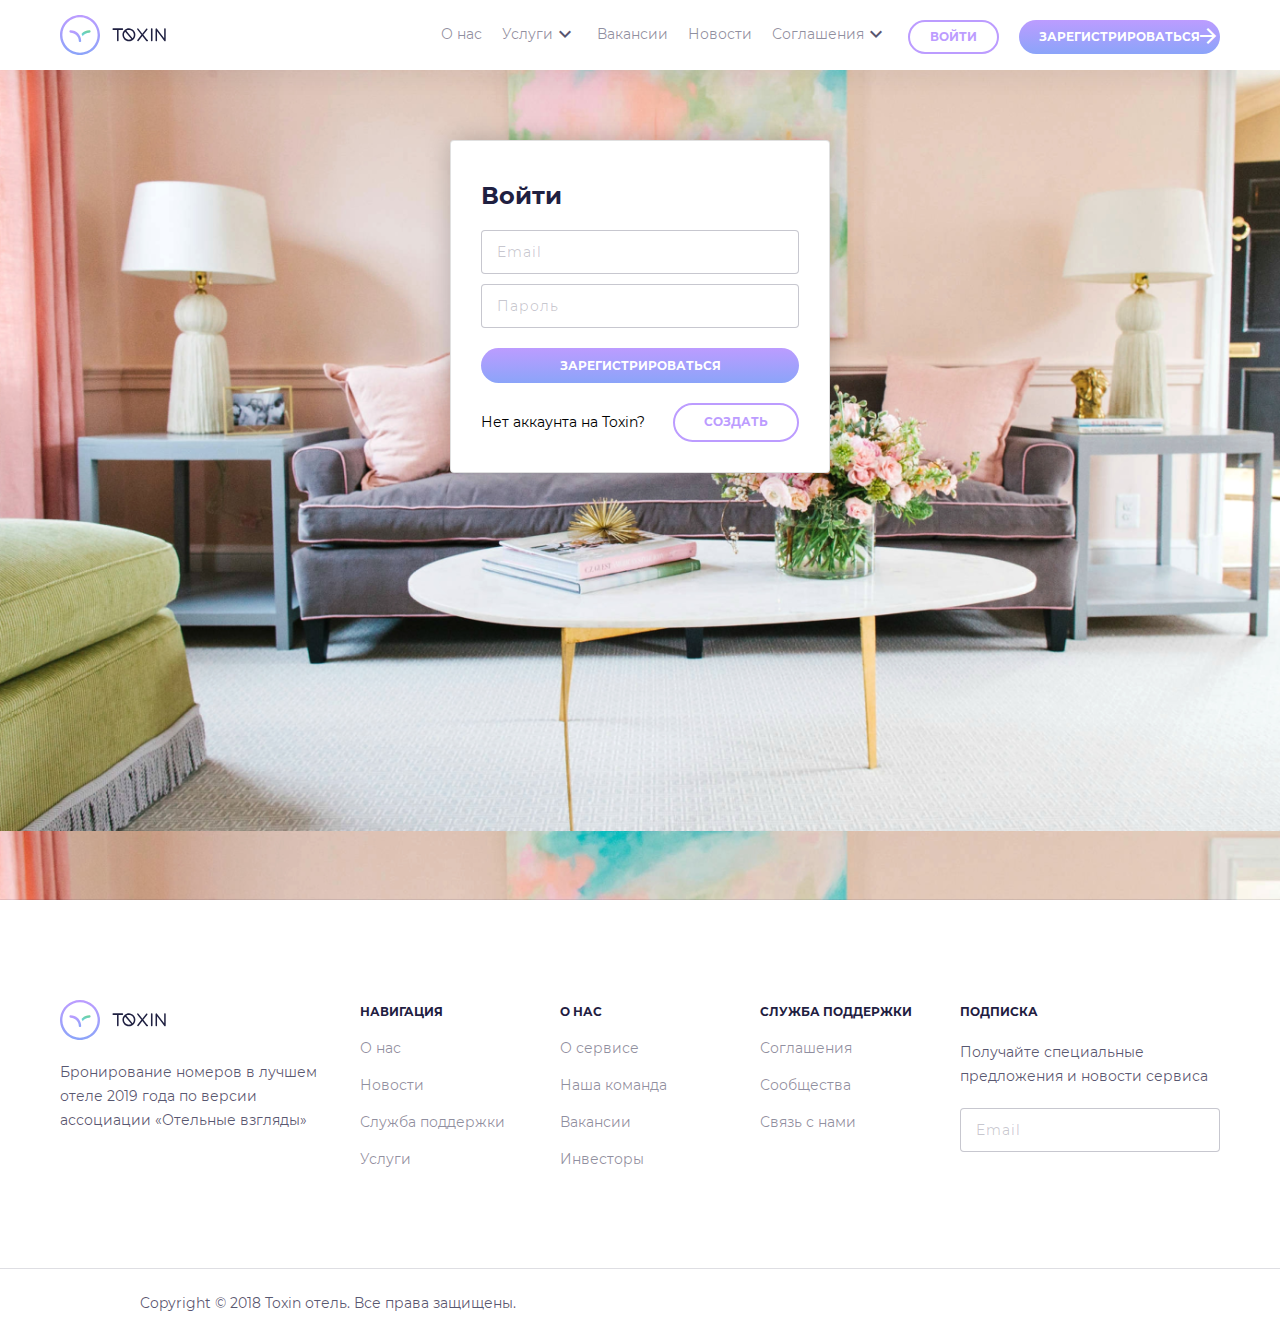
==== login.html @ 5628a89b "Добавил JSON-файл со списком номеров в отеле. Сделал отображение этого списка в каталоге. Переделал " ====
<!DOCTYPE html>
<html lang="ru">
<head>
  <meta charset="UTF-8">
  <meta name="viewport" content="width=device-width, initial-scale=1.0">
  <meta http-equiv="X-UA-Compatible" content="ie=edge">
  <link rel="stylesheet" href="css/style.css">
  <link href="https://fonts.googleapis.com/icon?family=Material+Icons" rel="stylesheet">
  <title>Login</title>
</head>
<body>
  <header>
    <div class="logo">
      <a href="index.html">
        <img src="svg/logo.svg"  width="106" height="40">
        <!-- <object data="/svg/logo.svg" type="image/svg+xml" width="106" height="40"></object> -->
        <!-- <iframe src="/svg/logo.svg" width="106" height="40" frameborder="0" allowtransparency seamless></iframe> -->
      </a>
    </div>
    <nav>
      <div class="about"><a href="#">О нас</a></div>
      <div class="services"><a href="#">Услуги</a></div>
      <div class="vacancies"><a href="#">Вакансии</a></div>
      <div class="news"><a href="#">Новости</a></div>
      <div class="agreements"><a href="#">Соглашения</a></div>
      <!-- <div class="log"> -->
        <a href="#" class="btn alt-btn">Войти</a>
        <a href="registration.html" class="btn main-btn">Зарегистрироваться</a>
      <!-- </div> -->
    </nav>
  </header>
  <section class="bg-image">
    <div class="container registration">
      <h1>Войти</h1>
      <div class="log-data">
        <input type="text" name="" value="" placeholder="Email">
        <input type="text" name="" value="" placeholder="Пароль">
      </div>
      <button type="button" name="chooseRoom" class="btn">Зарегистрироваться</button>
      <div class="else-login">
        <span>Нет аккаунта на Toxin?</span>
        <a href="registration.html" class="btn alt-btn">Создать</a>
      </div>
    </div>
  </section>
  <footer>
    <div class="col col-lg">
      <img src="svg/logo.svg">
      <p>Бронирование номеров в лучшем отеле 2019 года по версии ассоциации «Отельные взгляды»</p>
    </div>
    <div class="col">
      <h3>Навигация</h3>
      <span><a href="#">О нас</a></span>
      <span><a href="#">Новости</a></span>
      <span><a href="#">Служба поддержки</a></span>
      <span><a href="#">Услуги</a></span>
    </div>
    <div class="col">
      <h3>О нас</h3>
      <span><a href="#">О сервисе</a></span>
      <span><a href="#">Наша команда</a></span>
      <span><a href="#">Вакансии</a></span>
      <span><a href="#">Инвесторы</a></span>
    </div>
    <div class="col">
      <h3>Служба поддержки</h3>
      <span><a href="#">Соглашения</a></span>
      <span><a href="#">Сообщества</a></span>
      <span><a href="#">Связь с нами</a></span>
    </div>
    <div class="col col-lg">
      <h3>Подписка</h3>
      <p>Получайте специальные предложения и новости сервиса</p>
      <input type="text" name="" value="" placeholder="Email">
    </div>
  </footer>
  <div class="copyright"><p>Copyright © 2018 Toxin отель. Все права защищены.</p></div>
</body>
</html>
---- css/style.css ----
@font-face {
  font-family: "Montserrat";
  font-style: normal;
  font-weight: normal;
  /* Браузер сначала попробует найти шрифт локально */
  src: url("/fonts/Montserrat-Regular.ttf");
  /* local("Montserrat"), */
       /* Если не получилось, загрузит woff2 */

       /* Если браузер не поддерживает woff2, загрузит woff */
       /* url("/fonts/roboto.woff") format("woff"); */
}

@font-face {
  font-family: "Montserrat";
  font-style: normal;
  font-weight: bold;
  src: url("/fonts/Montserrat-Bold.ttf");
}

:root {
  --green: #6fcf97;
  --purple: #bc9cff;
  --color100: #1f2041;
  --color75: rgba(31, 32, 65, .75);
  --color50: rgba(31, 32, 65, .5);
  --color25: rgba(31, 32, 65, .25);
  --color5: rgba(31, 32, 65, .05);
  --gradient: linear-gradient(180deg, #BC9CFF 0%, #8BA4F9 100%);
}

*, *::after, *::before {
   box-sizing: border-box;
   padding: 0;
   margin: 0;
   transition: .2s ease-in-out;
   /* добавим плавность переходов для всех элементов страницы*/
}
*::after, *::before {
   position: absolute;
}
a {
   text-decoration: none;
   outline: none;
}
img {
   display: block;
   width: 100%;
}
body {
  /* font-family: "Montserrat", 'Open Sans', arial, sans-serif; */
  font: 400 14px Montserrat;
  line-height: 1.22;
  /* letter-spacing: 1px; */
  color: var(--color75);
  background: white;
  min-height: 600px;
}
h1, h2, h3, h4, h5, h6 {
  display: inline-block;
  font-style: bold;
  font-weight: bold;
  letter-spacing: 0;
  color: var(--color100);
}
h1 {
  font-size: 24px;
}
h2 {
  font-size: 19px;
}
h3 {
  font-size: 12px;
  text-transform: uppercase;
}
p {
  line-height: 24px;
}
a {
  color: var(--color75);
}
i {
  font-style: normal;
  font-size: 12px;
}
button {
  font: bold 12px Montserrat;
}

select, input {
  font: 400 14px Montserrat;
  letter-spacing: 1px;
  color: var(--color75);
  border: 1px solid var(--color25);
  border-radius: 4px;
  /* height: 44px; */
  padding: 12px 15px;
}

input::placeholder {
  color: var(--color25);
}

input[type="radio" i] {
  position: absolute;
  z-index: -1;
  opacity: 0;
}

input[type="radio" i] + label {
  display: inline-flex;
  align-items: center;
  color: var(--color50);
}

input[type="radio" i] + label::before {
  position: static;
  content: "";
  display: inline-block;
  width: 20px;
  height: 20px;
  flex-shrink: 0;
  flex-grow: 0;
  border: 4px solid #FFF;
  box-shadow: 0 0 0 1px var(--color25);
  border-radius: 50%;
  margin-right: 0.5em;
  background-color: #FFF;
  background-repeat: no-repeat;
  background-position: center;
  overflow: hidden;
}

input[type="radio" i]:checked + label {
  color: var(--color75);
}

input[type="radio" i]:checked + label::before {
  box-shadow: 0 0 0 1px var(--purple);
  background-image: var(--gradient);
  color: var(--color75);
}

.checkbox {
  position: absolute;
  z-index: -1;
  opacity: 0;
}

.checkbox + label {
  display: inline-flex;
  align-items: flex-start;
  color: var(--color50);
}

.checkbox + label::before {
  position: static;
  content: "";
  width: 20px;
  height: 20px;
  flex-shrink: 0;
  flex-grow: 0;
  border: 4px solid #FFF;
  box-shadow: 0 0 0 1px var(--color25);
  border-radius: 20%;
  margin-right: 10px;
  margin-top: -0.2em;
  background-color: #FFF;
  background-repeat: no-repeat;
  background-position: center;
  overflow: hidden;
}

.checkbox:checked + label {
  color: var(--color75);
}

.checkbox:checked + label::before {
  box-shadow: 0 0 0 1px var(--purple);
  background-image: url("/images/svg/check.svg");
  color: var(--color75);
}

.toggle {
  position: absolute;
  z-index: -1;
  opacity: 0;
}

.toggle + label {
  display: inline-flex;
  align-items: center;
}

.toggle + label::before {
  position: static;
  content: "";
  display: inline-block;
  width: 40px;
  height: 20px;
  flex-shrink: 0;
  flex-grow: 0;
  /* border: 4px solid #FFF; */
  box-shadow: inset 0 0 0 1px var(--color25), inset 0 0 0 4px #FFF, inset -20px 0 0 4px #FFF;
  border-radius: 10px;
  margin-right: 0.5em;
  background-color: var(--color25);
  background-repeat: no-repeat;
  background-position: center;
  overflow: hidden;
  transition: .3s ease-in-out;
}

.toggle:checked + label::before {
  box-shadow: inset 0 0 0 1px var(--purple), inset 20px 0 0 4px #FFF, inset 0px 0 0 4px #FFF;
  background-image: var(--gradient);
}

/* добавим очистку потока для всех контейнеров, внутри которых задано обтекание дочерних элементов */
header:after, .search:after, footer:after, .widget-posts-list li:after, #subscribe:after {
   content: "";
   display: table;
   clear: both;
}
/* стилевой класс, который управляет шириной контейнера сетки*/
.search {
   margin: 0 auto;
   width: 100%;
   max-width: 960px;
   padding: 0 15px;
}

header {
  /* display: grid;
  grid-auto-flow: column; */
  width: 100%;
  background: white;
  box-shadow: 0px 10px 20px var(--color5);
  padding: 20px calc((100% - 1160px) / 2);
  position: relative;
  height: 70px;
}

header a, footer a {
  color: var(--color50);
}

header a:hover {
  color: var(--color75);
  text-decoration: underline;
}

nav {
  /* width: 80%; */
  /* position: relative; */
  display: flex;
  grid-gap: 20px;
  float: right;
  justify-content: center;
}

.services::after, .agreements::after {
  position: relative;
  content: "expand_more";
  font-family: 'Material Icons';
  font-weight: normal;
  font-size: 24px;
  text-transform: none;
}

header div {
  /* position: absolute; */
  display: inline-flex;
  align-items: center;
  height: 30px;
  /* margin-right: 20px; */
  /* width: 10%; */
  /* padding: 10px; */
}

header div:last-child {
  /* margin-right: 0; */
}

.logo {
  float: left;
}

.logo a {
  display: inline-flex;
}

.btn {
  display: inline-flex;
  color: white;
  background: var(--gradient);
  /* background-color: var(--purple); */
  /* height: 34px; */
  padding: 10px 20px;
  border-width: 0;
  border-radius: 25px;
  font-size: 12px;
  font-weight: bold;
  text-transform: uppercase;
  align-items: center;
  justify-content: center;
}

header .btn {
  height: 34px;
}

.alt-btn {
  border: 2px solid;
  /* Временно */
  /* border-image-source: var(--gradient); */
  color: var(--purple);
  background: white;
}

.log {
  /* display: grid;
  grid-auto-flow: column;
  height: 30px; */
  float: right;
}

section {
  background: #FFF;
  width: 100%;
  min-height: 830px;
}

.bg-image {
  background: url("/images/image 3.png");
  background-size: cover;
  background-position: 0 -69px;
}

.main {
  padding: 30px calc((100% - 1160px) / 2) 70px calc((100% - 1160px) / 2);
  display: grid;
  grid-template-columns: 266px 1fr;
  grid-gap: 60px;
}

.filters {
  display: flex;
  flex-direction: column;
  grid-gap: 20px;
  /* justify-content: space-around; */
  /* align-items: stretch; */
}

.filters > div {
  display: flex;
  flex-direction: column;
  grid-gap: 10px;
}

/* datepicker */

.ui-datepicker-prev {
  background-image: url(/images/svg/arrow_back.svg);
}

.ui-datepicker-next {
  background-image: url(/images/svg/arrow_forward.svg);
}

#cost i {
  float: right;
}

.accessibility label {
  color: var(--color75);
  font-weight: bold;
}

.accessibility i {
  display: inline-block;
  margin: 0px 0 0 30px;
}

.catalog {
  display: grid;
  grid-template-columns: repeat(auto-fill, 270px);
  justify-content: space-around;
  grid-row-gap: 40px;
  grid-column-gap: 12px;
  overflow-y: auto;
}

article {
  box-shadow: 0px 10px 20px var(--color5);
  border-radius: 4px;
  overflow: hidden;
}

.card-link {
  display: block;
}

.card-link:hover {
  opacity: 0.9;
}

article img {
  /* border-radius: 4px; */
}

.catalog article .info {
  display: grid;
  /* grid-gap: 20px; */
  padding: 20px;
  grid-template-columns: 1fr 1fr;
  justify-content: space-between;
  grid-row-gap: 10px;
}

.catalog article .info .room-number {
  display: flex;
  align-items: flex-end;
  grid-gap: 8px;
  /* justify-content: flex-end; */
}

.catalog article .info .room-number span {
  font-size: 12px;
}

.catalog article .info .room-number h3 {
  color: var(--purple);
}

.catalog article .info .room-rating {
  color: var(--purple);
}

.catalog article .info .room-rating span {
  display: inline-block;
  margin-right: -1px;
}

.catalog article .info .room-price, .catalog article .info .room-comments {
  display: flex;
  align-items: flex-end;
  justify-content: flex-end;
  white-space: pre;
}

.line {
  content: "";
  width: 100%;
  grid-row: 2;
  grid-column: 1 / 3;
  height: 1px;
  background: rgba(31, 32, 65, 0.1);
}

.container {
  display: grid;
  grid-gap: 20px;
  position: relative;
  top: 70px;
  background: white;
  border-radius: 4px;
  border: 1px solid rgba(0, 0, 0, 0.12);
  box-shadow: 0px 0px 25px rgba(0, 0, 0, 0.2);
  width: 380px;
  /* height: 374px; */
  padding: 40px 30px 30px 30px;
}

.search {
  float: left;
  left: 140px;
  /* grid-column: 50% 50%; */
}

.registration {
  margin: 0 auto;
}

.registration span {
  color: black;
}

.container div {
  display: grid;
  grid-gap: 10px;
}

div .arrive-departure {
  grid-template-columns: 1fr 1fr;
  grid-gap: 20px;
}

.else-login {
  grid-auto-flow: column;
  /* justify-content: center; */
  align-items: center;
}

.search h1 {

}

.search div {
  /* display: grid; */
  /* width: 150px; */
  /* height: 64px; */
  /* margin-top: 20px; */
}

.departure {
  /* margin-left: 12px; */
}

.arrive input, .departure input {
  width: 150px;
  /* margin-top: 5px; */
}

.guests select {
  /* width: 320px;
  margin-top: 5px; */
}

.container .main-btn {
  /* width: 320px; */
  height: 44px;
}

.main-btn::after {
  content: "arrow_forward";
  font-family: 'Material Icons';
  font-weight: normal;
  font-size: 24px;
  text-transform: none;
  right: 60px;
}

.caption {
  position: relative;
  right: 134px;
  top: 761px;
  float: right;
  text-align: right;
  /* text-shadow: 1px 1px 3px var(--color75); */
}

footer {
  display: inline-flex;
  justify-content: space-between;
  align-items: flex-start;
  /* height: 442px; */
  width: 100%;
  background: white;
  box-shadow: 0px 0px 0px 1px rgba(31, 32, 65, 0.1);
  padding: 100px calc((100% - 1160px) / 2);
}

.col {
  display: flex;
  flex-direction: column;
  width: 160px;
  /* padding: 0 20px; */
  text-align: left;
}

.col img {
  display: inline;
  width: 106px;
  margin: 0;
}

.col:first-child {
  /* padding: 0 20px 0 0; */
}

.col:last-child {
  /* padding: 0 0 0 20px; */
}

.col-lg {
  width: 260px;
}

.col h3 {
  margin-top: 5px;
}

.col span, .col p, .col input {
  margin-top: 20px;
}

.copyright {
  display: flex;
  bottom: 0;
  width: 100%;
  height: 70px;
  border-top: 1px solid var(--color5);
  padding: 0 140px;
  align-items: center;
}
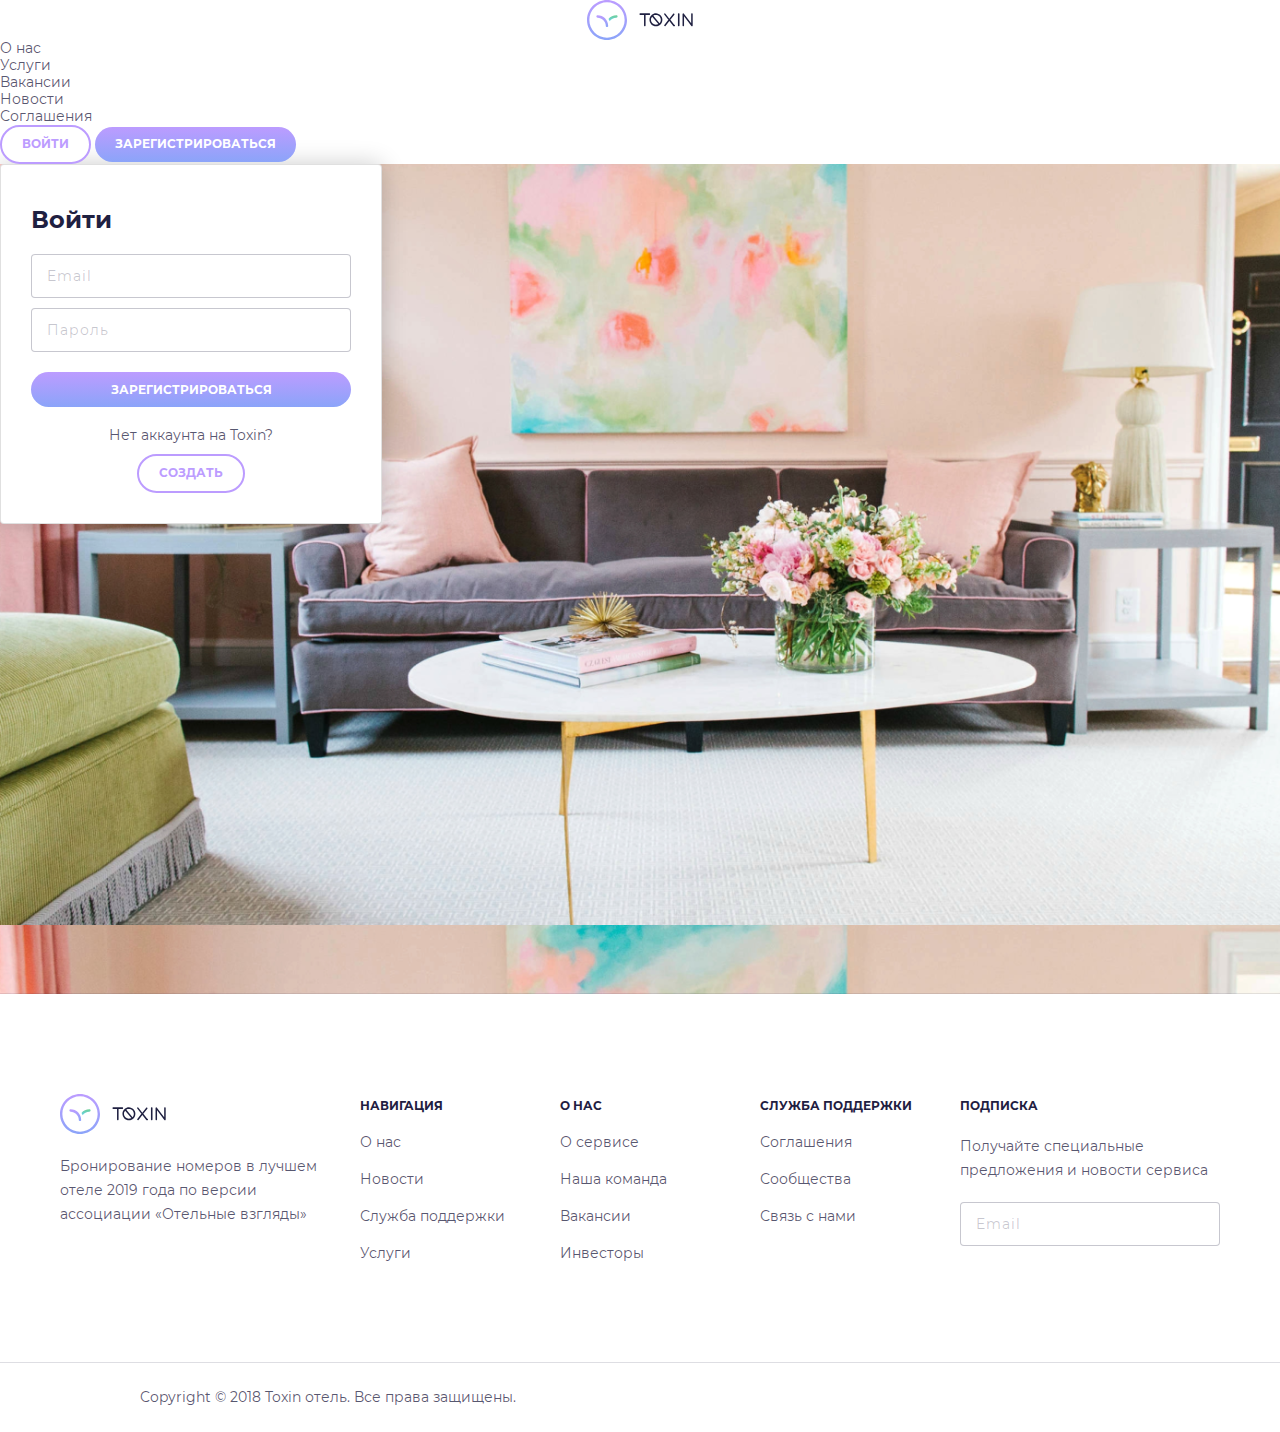
==== commit d2720e8f: "Сделал страницу информации о номере" ====
--- a/login.html
+++ b/login.html
@@ -29,7 +29,7 @@
       <!-- </div> -->
     </nav>
   </header>
-  <section class="bg-image">
+  <main class="bg-image">
     <div class="container registration">
       <h1>Войти</h1>
       <div class="log-data">
@@ -42,7 +42,7 @@
         <a href="registration.html" class="btn alt-btn">Создать</a>
       </div>
     </div>
-  </section>
+  </main>
   <footer>
     <div class="col col-lg">
       <img src="svg/logo.svg">
--- a/css/style.css
+++ b/css/style.css
@@ -33,7 +33,7 @@
    box-sizing: border-box;
    padding: 0;
    margin: 0;
-   transition: .2s ease-in-out;
+   /* transition: .2s ease-in-out; */
    /* добавим плавность переходов для всех элементов страницы*/
 }
 *::after, *::before {
@@ -129,6 +129,7 @@
   background-repeat: no-repeat;
   background-position: center;
   overflow: hidden;
+  cursor: pointer;
 }
 
 input[type="radio" i]:checked + label {
@@ -169,6 +170,7 @@
   background-repeat: no-repeat;
   background-position: center;
   overflow: hidden;
+  cursor: pointer;
 }
 
 .checkbox:checked + label {
@@ -209,6 +211,7 @@
   background-position: center;
   overflow: hidden;
   transition: .3s ease-in-out;
+  cursor: pointer;
 }
 
 .toggle:checked + label::before {
@@ -217,80 +220,25 @@
 }
 
 /* добавим очистку потока для всех контейнеров, внутри которых задано обтекание дочерних элементов */
-header:after, .search:after, footer:after, .widget-posts-list li:after, #subscribe:after {
-   content: "";
-   display: table;
-   clear: both;
+header:after, .con-search:after, footer:after, .widget-posts-list li:after, #subscribe:after {
+  content: "";
+  display: table;
+  clear: both;
 }
 /* стилевой класс, который управляет шириной контейнера сетки*/
-.search {
-   margin: 0 auto;
-   width: 100%;
-   max-width: 960px;
-   padding: 0 15px;
-}
-
-header {
-  /* display: grid;
-  grid-auto-flow: column; */
+.con-search {
+  position: relative;
+  top: 70px;
+  margin: 0 auto;
   width: 100%;
-  background: white;
-  box-shadow: 0px 10px 20px var(--color5);
-  padding: 20px calc((100% - 1160px) / 2);
-  position: relative;
-  height: 70px;
-}
-
-header a, footer a {
-  color: var(--color50);
-}
-
-header a:hover {
-  color: var(--color75);
-  text-decoration: underline;
-}
-
-nav {
-  /* width: 80%; */
-  /* position: relative; */
-  display: flex;
-  grid-gap: 20px;
-  float: right;
-  justify-content: center;
-}
-
-.services::after, .agreements::after {
-  position: relative;
-  content: "expand_more";
-  font-family: 'Material Icons';
-  font-weight: normal;
-  font-size: 24px;
-  text-transform: none;
-}
-
-header div {
-  /* position: absolute; */
-  display: inline-flex;
-  align-items: center;
-  height: 30px;
-  /* margin-right: 20px; */
-  /* width: 10%; */
-  /* padding: 10px; */
-}
-
-header div:last-child {
-  /* margin-right: 0; */
-}
-
-.logo {
+  max-width: 960px;
+  padding: 0 15px;
   float: left;
-}
-
-.logo a {
-  display: inline-flex;
-}
-
-.btn {
+  left: 140px;
+  /* grid-column: 50% 50%; */
+}
+
+button, .btn {
   display: inline-flex;
   color: white;
   background: var(--gradient);
@@ -304,10 +252,13 @@
   text-transform: uppercase;
   align-items: center;
   justify-content: center;
-}
-
-header .btn {
-  height: 34px;
+  cursor: pointer;
+}
+
+button:hover, .btn:hover {
+  color: var(--color75);
+  border-color: var(--color75);
+  text-decoration: none;
 }
 
 .alt-btn {
@@ -318,17 +269,17 @@
   background: white;
 }
 
-.log {
-  /* display: grid;
-  grid-auto-flow: column;
-  height: 30px; */
-  float: right;
-}
-
-section {
+main {
   background: #FFF;
   width: 100%;
   min-height: 830px;
+}
+
+.line {
+  content: "";
+  width: 100%;
+  height: 1px;
+  border-bottom: 1px solid rgba(31, 32, 65, 0.1);
 }
 
 .bg-image {
@@ -337,7 +288,7 @@
   background-position: 0 -69px;
 }
 
-.main {
+.search {
   padding: 30px calc((100% - 1160px) / 2) 70px calc((100% - 1160px) / 2);
   display: grid;
   grid-template-columns: 266px 1fr;
@@ -352,22 +303,12 @@
   /* align-items: stretch; */
 }
 
-.filters > div {
+.filters > div, .dd-container.active .dropdown-content {
   display: flex;
   flex-direction: column;
   grid-gap: 10px;
 }
 
-/* datepicker */
-
-.ui-datepicker-prev {
-  background-image: url(/images/svg/arrow_back.svg);
-}
-
-.ui-datepicker-next {
-  background-image: url(/images/svg/arrow_forward.svg);
-}
-
 #cost i {
   float: right;
 }
@@ -382,117 +323,36 @@
   margin: 0px 0 0 30px;
 }
 
-.catalog {
-  display: grid;
-  grid-template-columns: repeat(auto-fill, 270px);
-  justify-content: space-around;
-  grid-row-gap: 40px;
-  grid-column-gap: 12px;
-  overflow-y: auto;
-}
-
-article {
-  box-shadow: 0px 10px 20px var(--color5);
-  border-radius: 4px;
-  overflow: hidden;
-}
-
-.card-link {
-  display: block;
-}
-
-.card-link:hover {
-  opacity: 0.9;
-}
-
-article img {
-  /* border-radius: 4px; */
-}
-
-.catalog article .info {
-  display: grid;
-  /* grid-gap: 20px; */
-  padding: 20px;
-  grid-template-columns: 1fr 1fr;
-  justify-content: space-between;
-  grid-row-gap: 10px;
-}
-
-.catalog article .info .room-number {
-  display: flex;
-  align-items: flex-end;
-  grid-gap: 8px;
-  /* justify-content: flex-end; */
-}
-
-.catalog article .info .room-number span {
-  font-size: 12px;
-}
-
-.catalog article .info .room-number h3 {
-  color: var(--purple);
-}
-
-.catalog article .info .room-rating {
-  color: var(--purple);
-}
-
-.catalog article .info .room-rating span {
-  display: inline-block;
-  margin-right: -1px;
-}
-
-.catalog article .info .room-price, .catalog article .info .room-comments {
-  display: flex;
-  align-items: flex-end;
-  justify-content: flex-end;
-  white-space: pre;
-}
-
-.line {
-  content: "";
-  width: 100%;
-  grid-row: 2;
-  grid-column: 1 / 3;
-  height: 1px;
-  background: rgba(31, 32, 65, 0.1);
-}
-
 .container {
   display: grid;
   grid-gap: 20px;
-  position: relative;
-  top: 70px;
   background: white;
   border-radius: 4px;
   border: 1px solid rgba(0, 0, 0, 0.12);
   box-shadow: 0px 0px 25px rgba(0, 0, 0, 0.2);
-  width: 380px;
+  width: 382px;
   /* height: 374px; */
   padding: 40px 30px 30px 30px;
 }
 
-.search {
-  float: left;
-  left: 140px;
-  /* grid-column: 50% 50%; */
-}
-
-.registration {
+.con-registration {
+  position: relative;
+  top: 70px;
   margin: 0 auto;
 }
 
-.registration span {
+.con-registration span {
   color: black;
 }
 
 .container div {
-  display: grid;
+  display: flex;
+  flex-direction: column;
   grid-gap: 10px;
 }
 
-div .arrive-departure {
-  grid-template-columns: 1fr 1fr;
+div.arrive-departure {
+  flex-direction: row;
   grid-gap: 20px;
 }
 
@@ -500,21 +360,6 @@
   grid-auto-flow: column;
   /* justify-content: center; */
   align-items: center;
-}
-
-.search h1 {
-
-}
-
-.search div {
-  /* display: grid; */
-  /* width: 150px; */
-  /* height: 64px; */
-  /* margin-top: 20px; */
-}
-
-.departure {
-  /* margin-left: 12px; */
 }
 
 .arrive input, .departure input {
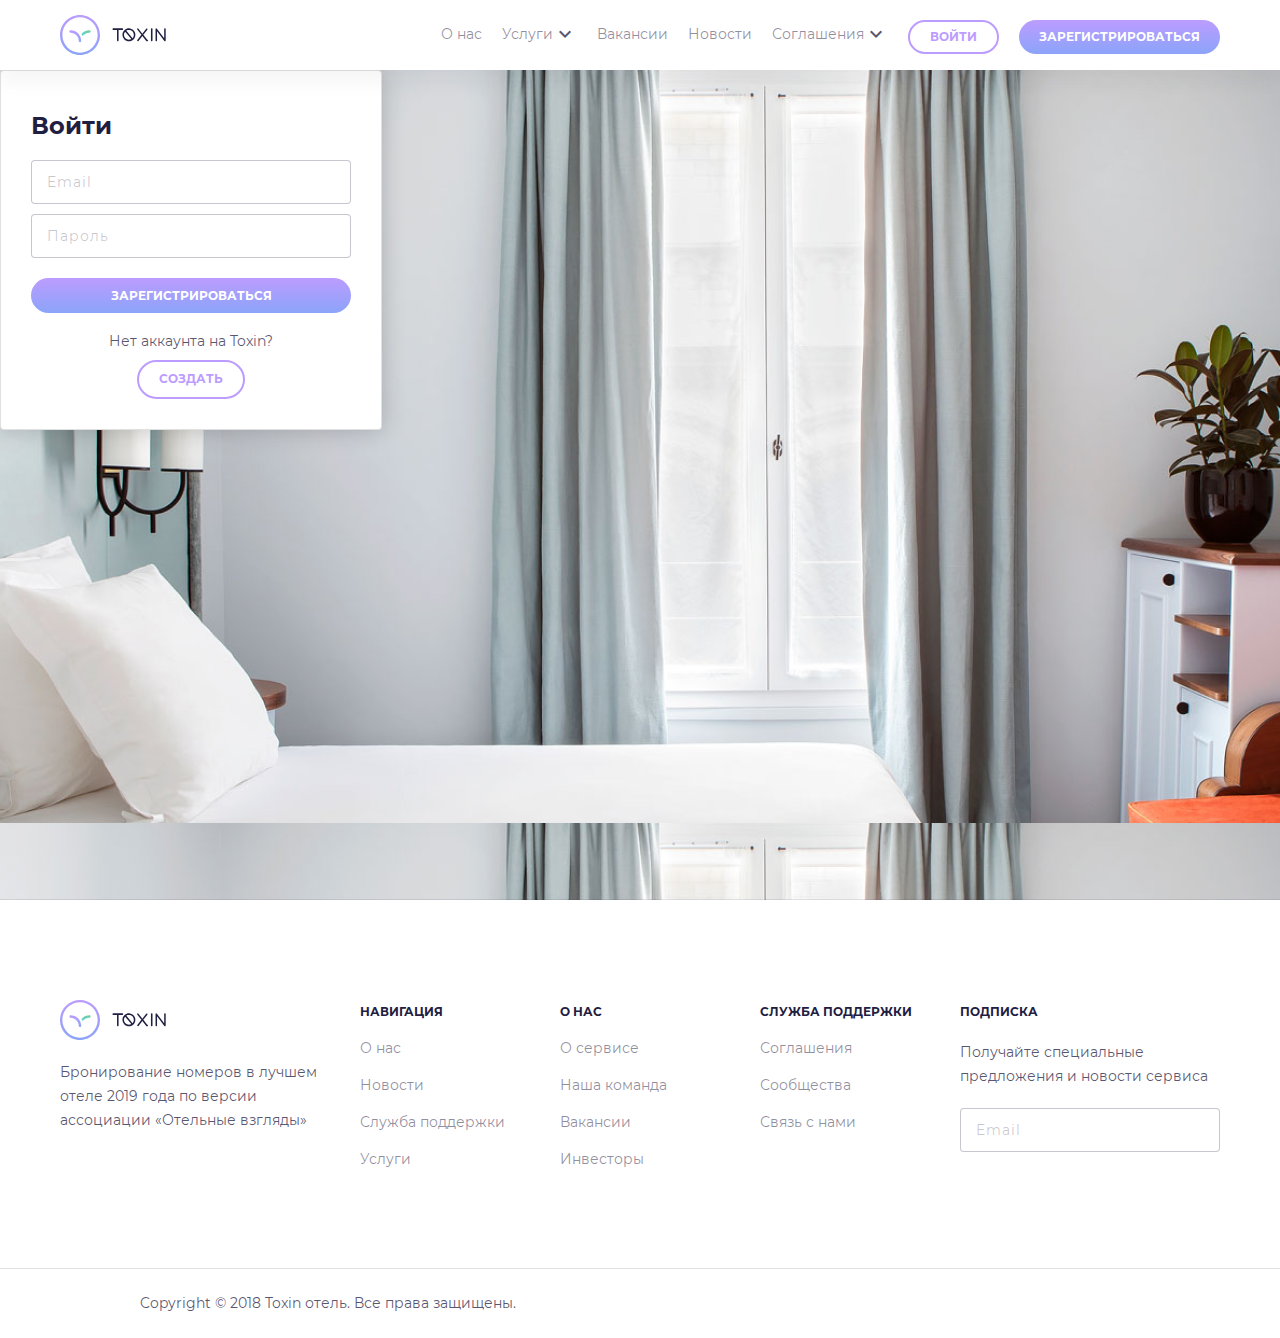
==== commit 0edd6829: "Реализовал динамичное создание страниц по шаблонам. Сделал валидацию формы регистрации." ====
--- a/login.html
+++ b/login.html
@@ -29,7 +29,7 @@
       <!-- </div> -->
     </nav>
   </header>
-  <main class="bg-image">
+  <main id="login" class="bg-image">
     <div class="container registration">
       <h1>Войти</h1>
       <div class="log-data">
@@ -44,36 +44,39 @@
     </div>
   </main>
   <footer>
-    <div class="col col-lg">
-      <img src="svg/logo.svg">
-      <p>Бронирование номеров в лучшем отеле 2019 года по версии ассоциации «Отельные взгляды»</p>
+    <div class="content">
+      <div class="col col-lg">
+        <img src="svg/logo.svg">
+        <p>Бронирование номеров в лучшем отеле 2019 года по версии ассоциации «Отельные взгляды»</p>
+      </div>
+      <div class="col">
+        <h3>Навигация</h3>
+        <span><a href="#">О нас</a></span>
+        <span><a href="#">Новости</a></span>
+        <span><a href="#">Служба поддержки</a></span>
+        <span><a href="#">Услуги</a></span>
+      </div>
+      <div class="col">
+        <h3>О нас</h3>
+        <span><a href="#">О сервисе</a></span>
+        <span><a href="#">Наша команда</a></span>
+        <span><a href="#">Вакансии</a></span>
+        <span><a href="#">Инвесторы</a></span>
+      </div>
+      <div class="col">
+        <h3>Служба поддержки</h3>
+        <span><a href="#">Соглашения</a></span>
+        <span><a href="#">Сообщества</a></span>
+        <span><a href="#">Связь с нами</a></span>
+      </div>
+      <div class="col col-lg">
+        <h3>Подписка</h3>
+        <p>Получайте специальные предложения и новости сервиса</p>
+        <input type="text" name="" value="" placeholder="Email">
+      </div>
     </div>
-    <div class="col">
-      <h3>Навигация</h3>
-      <span><a href="#">О нас</a></span>
-      <span><a href="#">Новости</a></span>
-      <span><a href="#">Служба поддержки</a></span>
-      <span><a href="#">Услуги</a></span>
-    </div>
-    <div class="col">
-      <h3>О нас</h3>
-      <span><a href="#">О сервисе</a></span>
-      <span><a href="#">Наша команда</a></span>
-      <span><a href="#">Вакансии</a></span>
-      <span><a href="#">Инвесторы</a></span>
-    </div>
-    <div class="col">
-      <h3>Служба поддержки</h3>
-      <span><a href="#">Соглашения</a></span>
-      <span><a href="#">Сообщества</a></span>
-      <span><a href="#">Связь с нами</a></span>
-    </div>
-    <div class="col col-lg">
-      <h3>Подписка</h3>
-      <p>Получайте специальные предложения и новости сервиса</p>
-      <input type="text" name="" value="" placeholder="Email">
-    </div>
+    <div class="copyright"><span>Copyright © 2018 Toxin отель. Все права защищены.</span></div>
   </footer>
-  <div class="copyright"><p>Copyright © 2018 Toxin отель. Все права защищены.</p></div>
+  <script type="text/javascript" src="js/script.js"></script>
 </body>
 </html>
--- a/css/style.css
+++ b/css/style.css
@@ -90,16 +90,14 @@
 select, input {
   font: 400 14px Montserrat;
   letter-spacing: 1px;
-  color: var(--color75);
   border: 1px solid var(--color25);
   border-radius: 4px;
   /* height: 44px; */
   padding: 12px 15px;
 }
-
-input::placeholder {
-  color: var(--color25);
-}
+select::placeholder, input::placeholder {color: var(--color25);}
+select.invalid, input.invalid {border-color: rgba(256, 0, 0, 0.25);}
+select.invalid::placeholder, input.invalid::placeholder {color: rgba(256, 0, 0, 0.25);}
 
 input[type="radio" i] {
   position: absolute;
@@ -240,6 +238,7 @@
 
 button, .btn {
   display: inline-flex;
+  position: relative;
   color: white;
   background: var(--gradient);
   /* background-color: var(--purple); */
@@ -283,10 +282,11 @@
 }
 
 .bg-image {
-  background: url("/images/image 3.png");
+  background: url("/images/bg1.png");
   background-size: cover;
   background-position: 0 -69px;
 }
+.bg-image#registration, .bg-image#login {background: url("/images/bg2.png");}
 
 .search {
   padding: 30px calc((100% - 1160px) / 2) 70px calc((100% - 1160px) / 2);
@@ -383,7 +383,7 @@
   font-weight: normal;
   font-size: 24px;
   text-transform: none;
-  right: 60px;
+  right: 10px;
 }
 
 .caption {
@@ -394,58 +394,3 @@
   text-align: right;
   /* text-shadow: 1px 1px 3px var(--color75); */
 }
-
-footer {
-  display: inline-flex;
-  justify-content: space-between;
-  align-items: flex-start;
-  /* height: 442px; */
-  width: 100%;
-  background: white;
-  box-shadow: 0px 0px 0px 1px rgba(31, 32, 65, 0.1);
-  padding: 100px calc((100% - 1160px) / 2);
-}
-
-.col {
-  display: flex;
-  flex-direction: column;
-  width: 160px;
-  /* padding: 0 20px; */
-  text-align: left;
-}
-
-.col img {
-  display: inline;
-  width: 106px;
-  margin: 0;
-}
-
-.col:first-child {
-  /* padding: 0 20px 0 0; */
-}
-
-.col:last-child {
-  /* padding: 0 0 0 20px; */
-}
-
-.col-lg {
-  width: 260px;
-}
-
-.col h3 {
-  margin-top: 5px;
-}
-
-.col span, .col p, .col input {
-  margin-top: 20px;
-}
-
-.copyright {
-  display: flex;
-  bottom: 0;
-  width: 100%;
-  height: 70px;
-  border-top: 1px solid var(--color5);
-  padding: 0 140px;
-  align-items: center;
-}
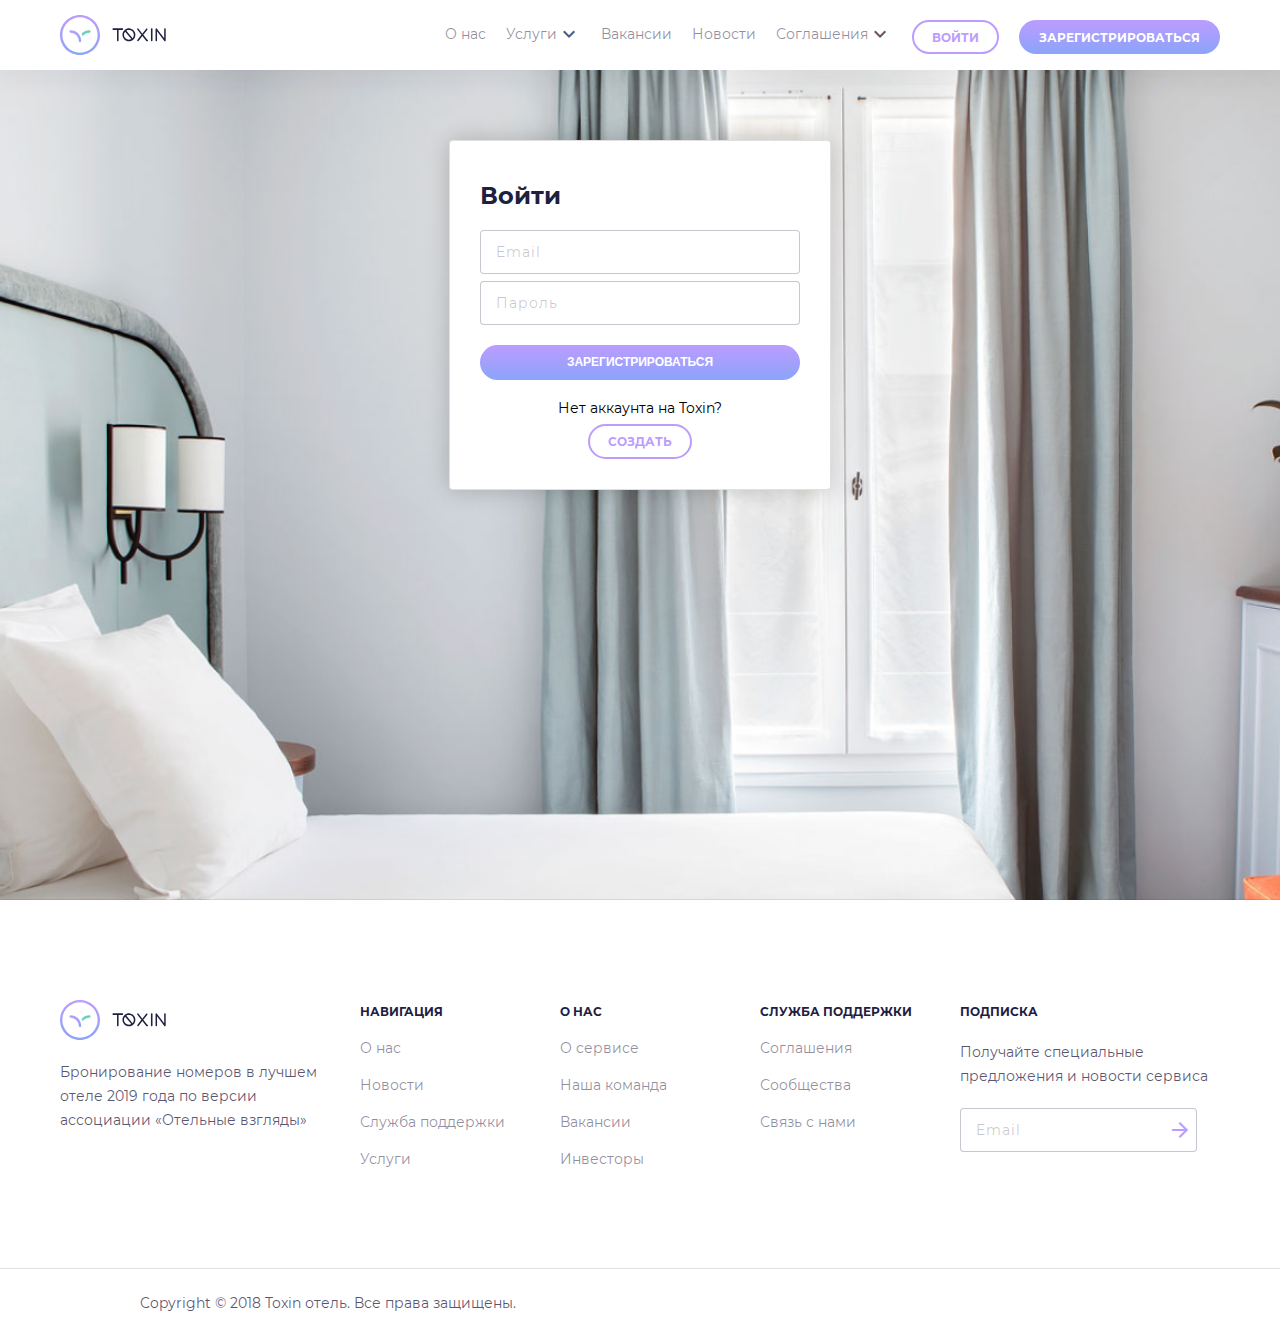
==== commit 180c8ff7: "Более-менее привёл в порядок стили. Подкорректировал валидацию полей регистрации." ====
--- a/login.html
+++ b/login.html
@@ -4,7 +4,8 @@
   <meta charset="UTF-8">
   <meta name="viewport" content="width=device-width, initial-scale=1.0">
   <meta http-equiv="X-UA-Compatible" content="ie=edge">
-  <link rel="stylesheet" href="css/style.css">
+  <link rel="stylesheet" href="/css/style.css">
+  <link rel="stylesheet" href="/css/rest.css">
   <link href="https://fonts.googleapis.com/icon?family=Material+Icons" rel="stylesheet">
   <title>Login</title>
 </head>
@@ -30,7 +31,7 @@
     </nav>
   </header>
   <main id="login" class="bg-image">
-    <div class="container registration">
+    <div class="container con-center">
       <h1>Войти</h1>
       <div class="log-data">
         <input type="text" name="" value="" placeholder="Email">
--- a/css/style.css
+++ b/css/style.css
@@ -83,8 +83,39 @@
   font-style: normal;
   font-size: 12px;
 }
-button {
-  font: bold 12px Montserrat;
+
+button, .btn {
+  display: inline-flex;
+  position: relative;
+  color: white;
+  background: var(--gradient);
+  /* background-color: var(--purple); */
+  /* height: 34px; */
+  padding: 10px 20px;
+  border-width: 0;
+  border-radius: 25px;
+  font-size: 12px;
+  line-height: 15px;
+  font-weight: bold;
+  text-transform: uppercase;
+  align-items: center;
+  justify-content: center;
+  cursor: pointer;
+}
+
+button:hover, .btn:hover {
+  color: var(--color75);
+  border-color: var(--color75);
+  text-decoration: none;
+}
+
+.alt-btn {
+  border: 2px solid;
+  padding: 8px 18px;
+  /* Временно */
+  /* border-image-source: var(--gradient); */
+  color: var(--purple);
+  background: white;
 }
 
 select, input {
@@ -96,21 +127,24 @@
   padding: 12px 15px;
 }
 select::placeholder, input::placeholder {color: var(--color25);}
+
 select.invalid, input.invalid {border-color: rgba(256, 0, 0, 0.25);}
 select.invalid::placeholder, input.invalid::placeholder {color: rgba(256, 0, 0, 0.25);}
+
+select:hover, select:focus, input:hover, input:focus {border-color: var(--color50);}
+select:hover::placeholder, select:focus::placeholder,
+input:hover::placeholder, input:focus::placeholder {color: var(--color75);}
 
 input[type="radio" i] {
   position: absolute;
   z-index: -1;
   opacity: 0;
 }
-
 input[type="radio" i] + label {
   display: inline-flex;
   align-items: center;
   color: var(--color50);
 }
-
 input[type="radio" i] + label::before {
   position: static;
   content: "";
@@ -129,11 +163,9 @@
   overflow: hidden;
   cursor: pointer;
 }
-
 input[type="radio" i]:checked + label {
   color: var(--color75);
 }
-
 input[type="radio" i]:checked + label::before {
   box-shadow: 0 0 0 1px var(--purple);
   background-image: var(--gradient);
@@ -145,13 +177,11 @@
   z-index: -1;
   opacity: 0;
 }
-
 .checkbox + label {
   display: inline-flex;
   align-items: flex-start;
   color: var(--color50);
 }
-
 .checkbox + label::before {
   position: static;
   content: "";
@@ -170,11 +200,9 @@
   overflow: hidden;
   cursor: pointer;
 }
-
 .checkbox:checked + label {
   color: var(--color75);
 }
-
 .checkbox:checked + label::before {
   box-shadow: 0 0 0 1px var(--purple);
   background-image: url("/images/svg/check.svg");
@@ -186,12 +214,10 @@
   z-index: -1;
   opacity: 0;
 }
-
 .toggle + label {
   display: inline-flex;
   align-items: center;
 }
-
 .toggle + label::before {
   position: static;
   content: "";
@@ -211,61 +237,16 @@
   transition: .3s ease-in-out;
   cursor: pointer;
 }
-
 .toggle:checked + label::before {
   box-shadow: inset 0 0 0 1px var(--purple), inset 20px 0 0 4px #FFF, inset 0px 0 0 4px #FFF;
   background-image: var(--gradient);
 }
 
 /* добавим очистку потока для всех контейнеров, внутри которых задано обтекание дочерних элементов */
-header:after, .con-search:after, footer:after, .widget-posts-list li:after, #subscribe:after {
+header:after, .con-landing:after, footer:after, .widget-posts-list li:after, #subscribe:after {
   content: "";
   display: table;
   clear: both;
-}
-/* стилевой класс, который управляет шириной контейнера сетки*/
-.con-search {
-  position: relative;
-  top: 70px;
-  margin: 0 auto;
-  width: 100%;
-  max-width: 960px;
-  padding: 0 15px;
-  float: left;
-  left: 140px;
-  /* grid-column: 50% 50%; */
-}
-
-button, .btn {
-  display: inline-flex;
-  position: relative;
-  color: white;
-  background: var(--gradient);
-  /* background-color: var(--purple); */
-  /* height: 34px; */
-  padding: 10px 20px;
-  border-width: 0;
-  border-radius: 25px;
-  font-size: 12px;
-  font-weight: bold;
-  text-transform: uppercase;
-  align-items: center;
-  justify-content: center;
-  cursor: pointer;
-}
-
-button:hover, .btn:hover {
-  color: var(--color75);
-  border-color: var(--color75);
-  text-decoration: none;
-}
-
-.alt-btn {
-  border: 2px solid;
-  /* Временно */
-  /* border-image-source: var(--gradient); */
-  color: var(--purple);
-  background: white;
 }
 
 main {
@@ -280,117 +261,3 @@
   height: 1px;
   border-bottom: 1px solid rgba(31, 32, 65, 0.1);
 }
-
-.bg-image {
-  background: url("/images/bg1.png");
-  background-size: cover;
-  background-position: 0 -69px;
-}
-.bg-image#registration, .bg-image#login {background: url("/images/bg2.png");}
-
-.search {
-  padding: 30px calc((100% - 1160px) / 2) 70px calc((100% - 1160px) / 2);
-  display: grid;
-  grid-template-columns: 266px 1fr;
-  grid-gap: 60px;
-}
-
-.filters {
-  display: flex;
-  flex-direction: column;
-  grid-gap: 20px;
-  /* justify-content: space-around; */
-  /* align-items: stretch; */
-}
-
-.filters > div, .dd-container.active .dropdown-content {
-  display: flex;
-  flex-direction: column;
-  grid-gap: 10px;
-}
-
-#cost i {
-  float: right;
-}
-
-.accessibility label {
-  color: var(--color75);
-  font-weight: bold;
-}
-
-.accessibility i {
-  display: inline-block;
-  margin: 0px 0 0 30px;
-}
-
-.container {
-  display: grid;
-  grid-gap: 20px;
-  background: white;
-  border-radius: 4px;
-  border: 1px solid rgba(0, 0, 0, 0.12);
-  box-shadow: 0px 0px 25px rgba(0, 0, 0, 0.2);
-  width: 382px;
-  /* height: 374px; */
-  padding: 40px 30px 30px 30px;
-}
-
-.con-registration {
-  position: relative;
-  top: 70px;
-  margin: 0 auto;
-}
-
-.con-registration span {
-  color: black;
-}
-
-.container div {
-  display: flex;
-  flex-direction: column;
-  grid-gap: 10px;
-}
-
-div.arrive-departure {
-  flex-direction: row;
-  grid-gap: 20px;
-}
-
-.else-login {
-  grid-auto-flow: column;
-  /* justify-content: center; */
-  align-items: center;
-}
-
-.arrive input, .departure input {
-  width: 150px;
-  /* margin-top: 5px; */
-}
-
-.guests select {
-  /* width: 320px;
-  margin-top: 5px; */
-}
-
-.container .main-btn {
-  /* width: 320px; */
-  height: 44px;
-}
-
-.main-btn::after {
-  content: "arrow_forward";
-  font-family: 'Material Icons';
-  font-weight: normal;
-  font-size: 24px;
-  text-transform: none;
-  right: 10px;
-}
-
-.caption {
-  position: relative;
-  right: 134px;
-  top: 761px;
-  float: right;
-  text-align: right;
-  /* text-shadow: 1px 1px 3px var(--color75); */
-}
--- a/css/rest.css
+++ b/css/rest.css
@@ -0,0 +1,146 @@
+.con-landing {
+  position: relative;
+  top: 70px;
+  margin: 0 auto;
+  width: 100%;
+  max-width: 960px;
+  padding: 0 15px;
+  float: left;
+  left: 140px;
+  /* grid-column: 50% 50%; */
+}
+
+.bg-image {
+  background: url("/images/bg1.png");
+  background-size: cover;
+  background-position: 0 -69px;
+}
+.bg-image#registration, .bg-image#login {background-image: url("/images/bg2.png"); background-position: 0;}
+
+.search {
+  padding: 30px calc((100% - 1160px) / 2) 70px calc((100% - 1160px) / 2);
+  display: grid;
+  grid-template-columns: 266px 1fr;
+  grid-gap: 60px;
+}
+
+.filters {
+  display: flex;
+  flex-direction: column;
+  grid-gap: 20px;
+  /* justify-content: space-around; */
+  /* align-items: stretch; */
+}
+
+.filters > div, .dd-container.active .dropdown-content {
+  display: flex;
+  flex-direction: column;
+  grid-gap: 10px;
+}
+
+#cost i {
+  float: right;
+}
+
+.accessibility label {
+  color: var(--color75);
+  font-weight: bold;
+}
+
+.accessibility i {
+  display: inline-block;
+  margin: 0px 0 0 30px;
+}
+
+.container {
+  display: grid;
+  grid-gap: 20px;
+  background: white;
+  border-radius: 4px;
+  border: 1px solid rgba(0, 0, 0, 0.12);
+  box-shadow: 0px 0px 25px rgba(0, 0, 0, 0.2);
+  width: 382px;
+  /* height: 374px; */
+  padding: 40px 30px 30px 30px;
+}
+
+.con-center {
+  position: relative;
+  top: 70px;
+  margin: 0 auto;
+}
+
+.con-center span {
+  color: black;
+}
+
+.container div {
+  display: flex;
+  flex-direction: column;
+  grid-gap: 7px;
+}
+
+div.arrive-departure {
+  flex-direction: row;
+  grid-gap: 20px;
+}
+
+.else-login {
+  grid-auto-flow: column;
+  /* justify-content: center; */
+  align-items: center;
+}
+
+.arrive-departure button {
+  font-style: normal;
+  font-weight: normal;
+  text-transform: none;
+  width: 150px;
+  height: 44px;
+  font-size: 14px;
+  color: var(--color75);
+  background: white;
+  border: 1px solid var(--color25);
+  border-radius: 4px;
+  justify-content: space-between;
+  padding: 15px;
+}
+
+.dd-menu > button::after, .arrive-departure button::after {
+  position: relative;
+  margin-left: auto;
+  content: "expand_more";
+  font-family: 'Material Icons';
+  font-weight: normal;
+  color: var(--color50);
+  font-size: 24px;
+  text-transform: none;
+}
+
+.guests select {
+  /* width: 320px;
+  margin-top: 5px; */
+}
+
+.container .main-btn {
+  margin-top: 10px;
+  height: 44px;
+}
+
+.main-btn::after {
+  content: "arrow_forward";
+  font-family: 'Material Icons';
+  font-weight: normal;
+  font-size: 24px;
+  text-transform: none;
+  right: 10px;
+}
+
+.caption {
+  position: relative;
+  right: 134px;
+  top: 761px;
+  float: right;
+  text-align: right;
+  /* text-shadow: 1px 1px 3px var(--color75); */
+}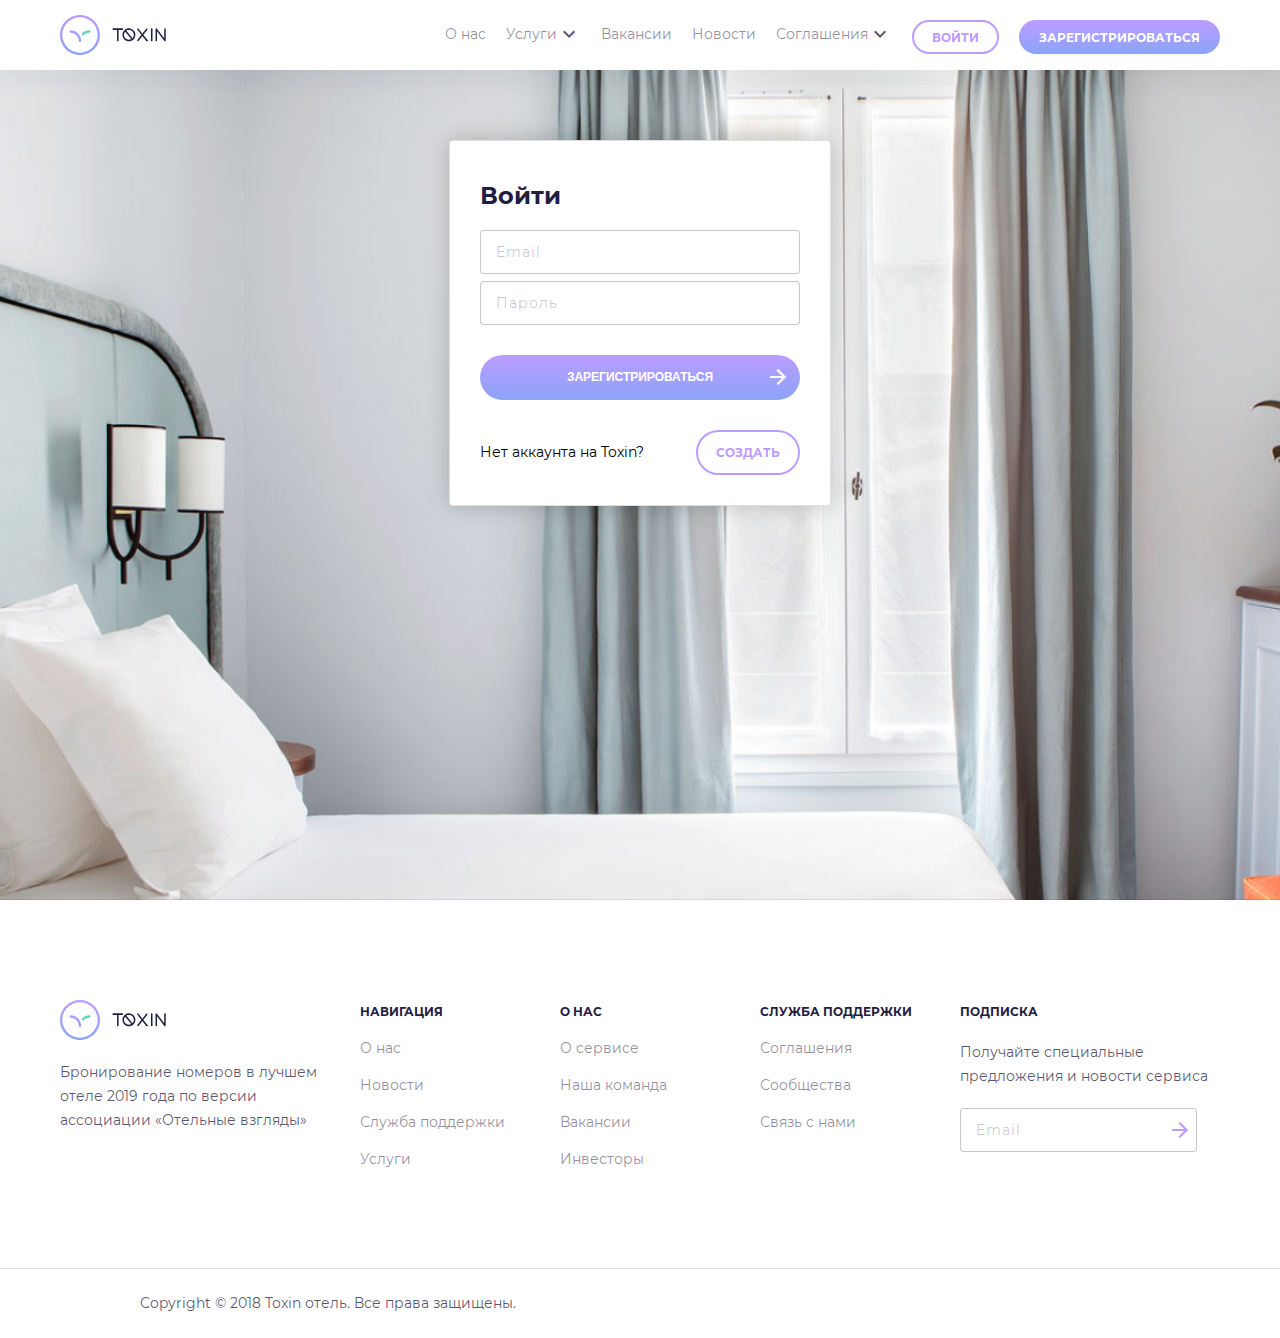
==== commit 5e16c458: "Сверстал всякую оставшуюся мелочь" ====
--- a/login.html
+++ b/login.html
@@ -37,8 +37,8 @@
         <input type="text" name="" value="" placeholder="Email">
         <input type="text" name="" value="" placeholder="Пароль">
       </div>
-      <button type="button" name="chooseRoom" class="btn">Зарегистрироваться</button>
-      <div class="else-login">
+      <button type="button" name="chooseRoom" class="btn main-btn">Зарегистрироваться</button>
+      <div class="else-login con-div-row">
         <span>Нет аккаунта на Toxin?</span>
         <a href="registration.html" class="btn alt-btn">Создать</a>
       </div>
--- a/css/style.css
+++ b/css/style.css
@@ -21,12 +21,14 @@
 :root {
   --green: #6fcf97;
   --purple: #bc9cff;
+  --purple50: rgba(188, 156, 255, 0.5);
   --color100: #1f2041;
   --color75: rgba(31, 32, 65, .75);
   --color50: rgba(31, 32, 65, .5);
   --color25: rgba(31, 32, 65, .25);
   --color5: rgba(31, 32, 65, .05);
   --gradient: linear-gradient(180deg, #BC9CFF 0%, #8BA4F9 100%);
+  --gradient50: linear-gradient(180deg, rgba(188, 156, 255, 0.5) 0%, rgba(139, 164, 249, 0.5) 100%);
 }
 
 *, *::after, *::before {
@@ -88,10 +90,10 @@
   display: inline-flex;
   position: relative;
   color: white;
-  background: var(--gradient);
+  background-image: var(--gradient);
   /* background-color: var(--purple); */
   /* height: 34px; */
-  padding: 10px 20px;
+  padding: 15px 20px;
   border-width: 0;
   border-radius: 25px;
   font-size: 12px;
@@ -102,21 +104,24 @@
   justify-content: center;
   cursor: pointer;
 }
-
 button:hover, .btn:hover {
-  color: var(--color75);
-  border-color: var(--color75);
+  background-image: var(--gradient50);
   text-decoration: none;
-}
+  color: white;
+}
+button:disabled, .btn:disabled {opacity: 0.5;}
 
 .alt-btn {
-  border: 2px solid;
-  padding: 8px 18px;
+  border: 2px solid var(--purple);
+  padding: 13px 18px;
   /* Временно */
-  /* border-image-source: var(--gradient); */
+  /* border-image-source: var(--gradient);
+  border-image:  linear-gradient(180deg, #BC9CFF 0%, #8BA4F9 100%) 2 100%; */
+  /* box-shadow: 0 0 0 2px var(--gradient); */
   color: var(--purple);
   background: white;
 }
+.alt-btn:hover {border-color: var(--purple50); background-image: none; color: var(--purple);}
 
 select, input {
   font: 400 14px Montserrat;
--- a/css/rest.css
+++ b/css/rest.css
@@ -80,15 +80,10 @@
   grid-gap: 7px;
 }
 
-div.arrive-departure {
+div.con-div-row {
   flex-direction: row;
+  align-items: center;
   grid-gap: 20px;
-}
-
-.else-login {
-  grid-auto-flow: column;
-  /* justify-content: center; */
-  align-items: center;
 }
 
 .arrive-departure button {
@@ -122,10 +117,9 @@
   margin-top: 5px; */
 }
 
-.container .main-btn {
-  margin-top: 10px;
-  height: 44px;
-}
+.container .main-btn, div.else-login {margin-top: 10px;}
+
+div.else-login {justify-content: space-between;}
 
 .main-btn::after {
   content: "arrow_forward";
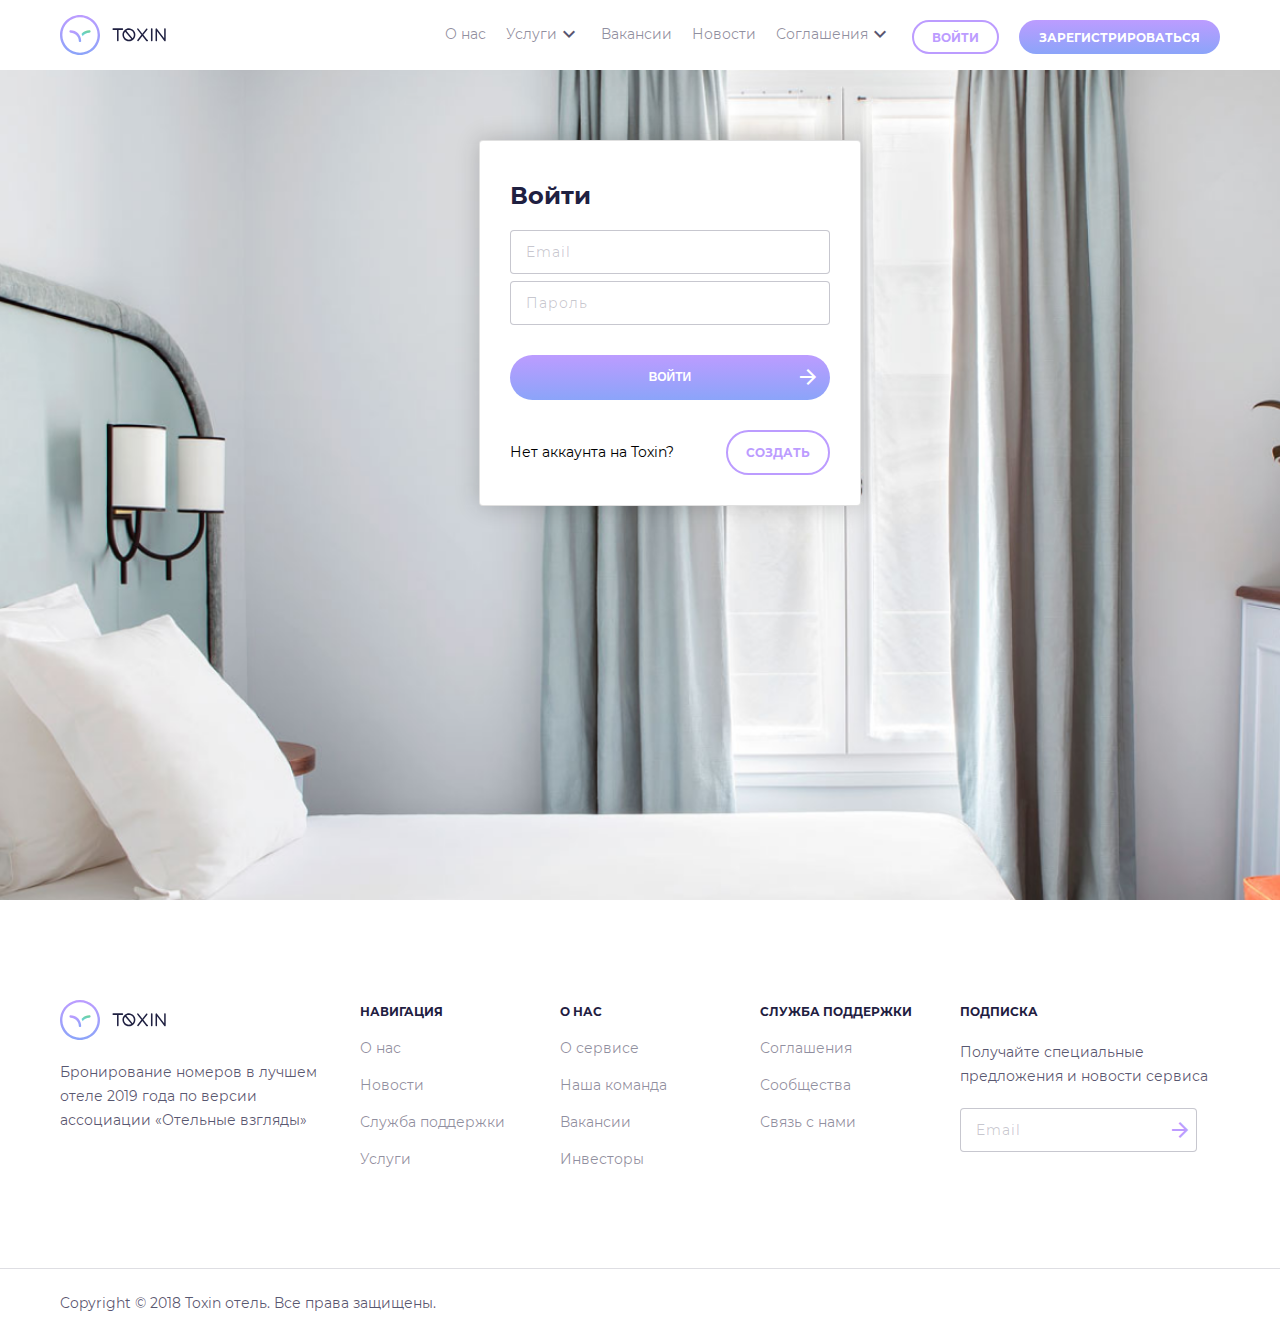
==== commit 7630432c: "Адаптировал футер и лендинг под разные экраны" ====
--- a/login.html
+++ b/login.html
@@ -4,32 +4,17 @@
   <meta charset="UTF-8">
   <meta name="viewport" content="width=device-width, initial-scale=1.0">
   <meta http-equiv="X-UA-Compatible" content="ie=edge">
-  <link rel="stylesheet" href="/css/style.css">
-  <link rel="stylesheet" href="/css/rest.css">
+  <link type="image/x-icon" rel="shortcut icon" href="./images/fav/favicon.ico">
+  <link type="image/png" sizes="16x16" rel="icon" href="./images/fav/favicon16.png">
+  <link type="image/png" sizes="32x32" rel="icon" href="./images/fav/favicon32.png">
+  <link type="image/png" sizes="96x96" rel="icon" href="./images/fav/favicon96.png">
+  <link type="image/png" sizes="120x120" rel="icon" href="./images/fav/favicon120.png">
+  <link rel="stylesheet" href="./css/style.css">
+  <link rel="stylesheet" href="./css/rest.css">
   <link href="https://fonts.googleapis.com/icon?family=Material+Icons" rel="stylesheet">
   <title>Login</title>
 </head>
 <body>
-  <header>
-    <div class="logo">
-      <a href="index.html">
-        <img src="svg/logo.svg"  width="106" height="40">
-        <!-- <object data="/svg/logo.svg" type="image/svg+xml" width="106" height="40"></object> -->
-        <!-- <iframe src="/svg/logo.svg" width="106" height="40" frameborder="0" allowtransparency seamless></iframe> -->
-      </a>
-    </div>
-    <nav>
-      <div class="about"><a href="#">О нас</a></div>
-      <div class="services"><a href="#">Услуги</a></div>
-      <div class="vacancies"><a href="#">Вакансии</a></div>
-      <div class="news"><a href="#">Новости</a></div>
-      <div class="agreements"><a href="#">Соглашения</a></div>
-      <!-- <div class="log"> -->
-        <a href="#" class="btn alt-btn">Войти</a>
-        <a href="registration.html" class="btn main-btn">Зарегистрироваться</a>
-      <!-- </div> -->
-    </nav>
-  </header>
   <main id="login" class="bg-image">
     <div class="container con-center">
       <h1>Войти</h1>
@@ -37,47 +22,13 @@
         <input type="text" name="" value="" placeholder="Email">
         <input type="text" name="" value="" placeholder="Пароль">
       </div>
-      <button type="button" name="chooseRoom" class="btn main-btn">Зарегистрироваться</button>
+      <button type="button" name="chooseRoom" class="btn main-btn">Войти</button>
       <div class="else-login con-div-row">
         <span>Нет аккаунта на Toxin?</span>
-        <a href="registration.html" class="btn alt-btn">Создать</a>
+        <a href="./registration.html" class="btn alt-btn">Создать</a>
       </div>
     </div>
   </main>
-  <footer>
-    <div class="content">
-      <div class="col col-lg">
-        <img src="svg/logo.svg">
-        <p>Бронирование номеров в лучшем отеле 2019 года по версии ассоциации «Отельные взгляды»</p>
-      </div>
-      <div class="col">
-        <h3>Навигация</h3>
-        <span><a href="#">О нас</a></span>
-        <span><a href="#">Новости</a></span>
-        <span><a href="#">Служба поддержки</a></span>
-        <span><a href="#">Услуги</a></span>
-      </div>
-      <div class="col">
-        <h3>О нас</h3>
-        <span><a href="#">О сервисе</a></span>
-        <span><a href="#">Наша команда</a></span>
-        <span><a href="#">Вакансии</a></span>
-        <span><a href="#">Инвесторы</a></span>
-      </div>
-      <div class="col">
-        <h3>Служба поддержки</h3>
-        <span><a href="#">Соглашения</a></span>
-        <span><a href="#">Сообщества</a></span>
-        <span><a href="#">Связь с нами</a></span>
-      </div>
-      <div class="col col-lg">
-        <h3>Подписка</h3>
-        <p>Получайте специальные предложения и новости сервиса</p>
-        <input type="text" name="" value="" placeholder="Email">
-      </div>
-    </div>
-    <div class="copyright"><span>Copyright © 2018 Toxin отель. Все права защищены.</span></div>
-  </footer>
   <script type="text/javascript" src="js/script.js"></script>
 </body>
 </html>
--- a/css/style.css
+++ b/css/style.css
@@ -3,22 +3,24 @@
   font-style: normal;
   font-weight: normal;
   /* Браузер сначала попробует найти шрифт локально */
-  src: url("/fonts/Montserrat-Regular.ttf");
+  src: url("../fonts/Montserrat-Regular.ttf");
   /* local("Montserrat"), */
        /* Если не получилось, загрузит woff2 */
 
        /* Если браузер не поддерживает woff2, загрузит woff */
-       /* url("/fonts/roboto.woff") format("woff"); */
+       /* url("../fonts/roboto.woff") format("woff"); */
 }
 
 @font-face {
   font-family: "Montserrat";
   font-style: normal;
   font-weight: bold;
-  src: url("/fonts/Montserrat-Bold.ttf");
+  src: url("../fonts/Montserrat-Bold.ttf");
 }
 
 :root {
+  --padding-con: calc((100% - 1160px) / 2);
+
   --green: #6fcf97;
   --purple: #bc9cff;
   --purple50: rgba(188, 156, 255, 0.5);
@@ -210,7 +212,7 @@
 }
 .checkbox:checked + label::before {
   box-shadow: 0 0 0 1px var(--purple);
-  background-image: url("/images/svg/check.svg");
+  background-image: url("../svg/icons/check.svg");
   color: var(--color75);
 }
 
@@ -257,7 +259,7 @@
 main {
   background: #FFF;
   width: 100%;
-  min-height: 830px;
+  min-height: calc(100vh - 70px);
 }
 
 .line {
--- a/css/rest.css
+++ b/css/rest.css
@@ -1,24 +1,28 @@
 .con-landing {
-  position: relative;
-  top: 70px;
-  margin: 0 auto;
+  /* position: relative; */
+  /* top: 70px; */
   width: 100%;
-  max-width: 960px;
+  /* max-width: 960px; */
   padding: 0 15px;
-  float: left;
-  left: 140px;
+  /* float: left; */
+  /* left: 140px; */
   /* grid-column: 50% 50%; */
 }
 
 .bg-image {
-  background: url("/images/bg1.png");
+  position: relative;
+  padding: 70px 0 0 var(--padding-con);
+  background: url("../images/bg1.png");
   background-size: cover;
-  background-position: 0 -69px;
+  background-position: bottom;
 }
-.bg-image#registration, .bg-image#login {background-image: url("/images/bg2.png"); background-position: 0;}
+.bg-image#registration, .bg-image#login {background-image: url("../images/bg2.png"); background-position: 0;}
+.large-tablet .bg-image, .tablet .bg-image {padding: 70px 0 0 0;}
+/* .mobile .bg-image {padding: 0; min-height: 0;} */
+.large-tablet .bg-image .con-landing, .tablet .bg-image .con-landing {margin: 0 auto;}
 
 .search {
-  padding: 30px calc((100% - 1160px) / 2) 70px calc((100% - 1160px) / 2);
+  padding: 30px var(--padding-con) 70px var(--padding-con);
   display: grid;
   grid-template-columns: 266px 1fr;
   grid-gap: 60px;
@@ -63,10 +67,9 @@
   /* height: 374px; */
   padding: 40px 30px 30px 30px;
 }
+.mobile .container {width: 100%;}
 
 .con-center {
-  position: relative;
-  top: 70px;
   margin: 0 auto;
 }
 
@@ -131,9 +134,11 @@
 }
 
 .caption {
-  position: relative;
-  right: 134px;
-  top: 761px;
+  position: absolute;
+  /* margin: 761px 134px 0 0; */
+  right: 0;
+  padding-right: calc((100% - 1440px) / 2 + 134px);
+  top: calc(100% - 66px);
   float: right;
   text-align: right;
   /* text-shadow: 1px 1px 3px var(--color75); */
